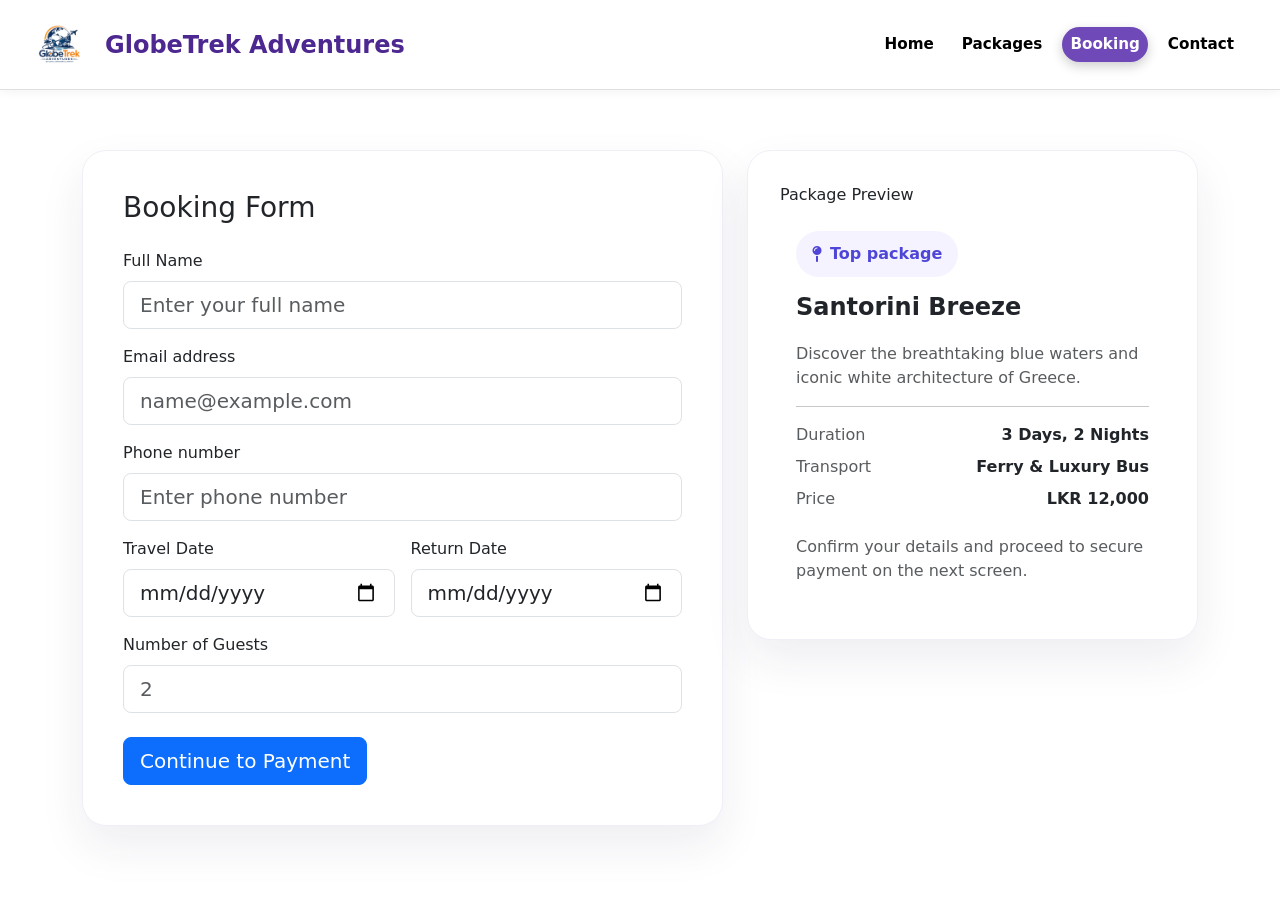
==== booking.html @ cb73ff24 "added" ====
<!DOCTYPE html>
<html lang="en">

<head>
    <meta charset="UTF-8">
    <meta name="viewport" content="width=device-width, initial-scale=1.0">
    <title>Booking | GlobeTrek</title>
    <link href="https://cdn.jsdelivr.net/npm/bootstrap@5.3.0/dist/css/bootstrap.min.css" rel="stylesheet">
    <link rel="stylesheet" href="https://cdnjs.cloudflare.com/ajax/libs/font-awesome/6.4.0/css/all.min.css">
    <link rel="stylesheet" href="css/style.css">
</head>

<body>
    <nav class="navbar navbar-expand-lg bg-white sticky-top">
        <div class="container-fluid">
            <a class="navbar-brand" href="index.html">
                <img src="images/logo.png" alt="GlobeTrek Logo" class="me-2 logo">
                GlobeTrek Adventures
            </a>
            <button class="navbar-toggler" type="button" data-bs-toggle="collapse" data-bs-target="#navbarNav">
                <span class="navbar-toggler-icon"></span>
            </button>
            <div class="collapse navbar-collapse justify-content-end" id="navbarNav">
                <ul class="navbar-nav">
                    <li class="nav-item"><a class="nav-link" href="index.html">Home</a></li>
                    <li class="nav-item"><a class="nav-link" href="packages.html">Packages</a></li>
                    <li class="nav-item"><a class="nav-link active" href="booking.html">Booking</a></li>
                    <li class="nav-item"><a class="nav-link" href="contact.html">Contact</a></li>
                </ul>
            </div>
        </div>
    </nav>

    <main class="page-layout">
        <div class="container">
            <div class="row g-4 align-items-start">
                <div class="col-xl-7">
                    <div class="form-panel">
                        <h3 class="mb-4">Booking Form</h3>
                        <form id="bookingForm">
                            <div class="mb-3">
                                <label class="form-label">Full Name</label>
                                <input id="bookingName" type="text" class="form-control form-control-lg" placeholder="Enter your full name">
                            </div>
                            <div class="mb-3">
                                <label class="form-label">Email address</label>
                                <input id="bookingEmail" type="email" class="form-control form-control-lg" placeholder="name@example.com">
                            </div>
                            <div class="mb-3">
                                <label class="form-label">Phone number</label>
                                <input id="bookingPhone" type="tel" class="form-control form-control-lg" placeholder="Enter phone number">
                            </div>
                            <div class="row g-3 mb-3">
                                <div class="col-md-6">
                                    <label class="form-label">Travel Date</label>
                                    <input id="travelDate" type="date" class="form-control form-control-lg">
                                </div>
                                <div class="col-md-6">
                                    <label class="form-label">Return Date</label>
                                    <input id="returnDate" type="date" class="form-control form-control-lg">
                                </div>
                            </div>
                            <div class="mb-4">
                                <label class="form-label">Number of Guests</label>
                                <input id="guestCount" type="number" class="form-control form-control-lg" min="1" placeholder="2">
                            </div>
                            <div id="bookingMessage" class="mb-3 text-danger"></div>
                            <button type="submit" class="btn btn-primary btn-lg">Continue to Payment</button>
                        </form>
                    </div>
                </div>
                <div class="col-xl-5">
                    <div class="summary-panel">
                        <div class="about-image mb-4">Package Preview</div>
                        <div class="px-0 px-md-3 pb-4">
                            <div class="summary-badge"><i class="fa-solid fa-map-pin"></i> Top package</div>
                            <h4 id="packageName">Santorini Breeze</h4>
                            <p id="packageDescription" class="text-muted">Experience unforgettable coastal views, premium accommodations, and local cuisine in one elegant package.</p>
                            <hr>
                            <div class="d-flex justify-content-between mb-2">
                                <span class="text-muted">Duration</span>
                                <strong id="packageDuration">3 Days</strong>
                            </div>
                            <div class="d-flex justify-content-between mb-2">
                                <span class="text-muted">Transport</span>
                                <strong id="packageTransport">Luxury Bus</strong>
                            </div>
                            <div class="d-flex justify-content-between mb-4">
                                <span class="text-muted">Price</span>
                                <strong id="packagePrice">LKR 12,000</strong>
                            </div>
                            <div class="text-muted">Confirm your details and proceed to secure payment on the next screen.</div>
                        </div>
                    </div>
                </div>
            </div>
        </div>
    </main>

    <script src="js/app.js"></script>
    <script src="https://cdn.jsdelivr.net/npm/bootstrap@5.3.0/dist/js/bootstrap.bundle.min.js"></script>
</body>

</html>
---- css/style.css ----
:root {
    --ta-black: #000000;
    --ta-border: #e0e0e0;
}

/* ================= NAVBAR ================= */
.navbar {
    padding: 12px 20px;
    min-height: 70px;
    display: flex;
    align-items: center;
    background: #fff;
    border-bottom: 1px solid var(--ta-border);
    position: sticky;
    top: 0;
    z-index: 1000;

    /* subtle professional shadow */
    box-shadow: 0 2px 10px rgba(0,0,0,0.05);
}

/* Brand */
.navbar-brand {
    fonr-family: 'Times New Roman', Tahoma, Geneva, Verdana, sans-serif;
    font-weight: 700;
    font-size: 1.5rem;
    color: #4d2891;
    display: flex;
    align-items: center;
    gap: 10px;
}

/* Logo (NO SCALE) */
.logo {
    height: 55px;
    width: auto;
}

/* ================= NAV LINKS ================= */
.navbar-nav .nav-link {
    color: var(--ta-black) !important;
    font-weight: 600;
    font-size: 0.95rem;
    margin: 0 6px;
    padding: 6px 14px;
    border-radius: 20px;
    transition: all 0.3s ease;
}

/* Active HOME (shadow + pill) */
.navbar-nav .nav-link.active {
    background-color: #7049b8;
    color: #fff !important;
    box-shadow: 0 4px 12px rgba(0,0,0,0.2);
}

/* Hover */
.navbar-nav .nav-link:hover {
    background-color: #f0f0f0;
    border-radius: 20px;
}

/* ================= HERO SPACING ================= */
.hero-title {
    font-family: 'Times New Roman', Tahoma, Geneva, Verdana, sans-serif;
    font-size: 3.5rem;
    font-weight: 750;  
    color: #7049b8;
    margin-top: 40px;
    margin-bottom: 60px;
    letter-spacing: 1px; 
}

.hero-section {
    margin-top: 40px;
}

/* ================= CATEGORY TABS (UNDERLINE STYLE) ================= */
.nav-tabs-custom {
    font-family: 'Times New Roman', Tahoma, Geneva, Verdana, sans-serif;
    font-size:2rem;
    display: flex;
    justify-content: center;
    gap: 40px;
    list-style: none;
    padding: 0;
    margin-bottom: 25px;
}

.nav-tabs-custom .nav-link {
    border: none;
    background: none;
    padding: 0 0 8px 0;
    display: flex;
    align-items: center;
    gap: 8px;
    font-size: 1.05rem;
    font-weight: 600;
    color: #000;
    cursor: pointer;
    position: relative;
}

/* underline animation */
.nav-tabs-custom .nav-link {
    position: relative;
    color: #000;
    padding: 0 0 8px 0;
}

/* hidden underline by default */
.nav-tabs-custom .nav-link::after {
    content: "";
    position: absolute;
    left: 0;
    bottom: -4px;
    width: 0%;
    height: 2px;
    background-color: #7049b8;
    transition: width 0.3s ease;
}

/* NO hover underline (removed completely) */
.nav-tabs-custom .nav-link:hover::after {
    width: 0%;
}

/* ONLY active shows underline */
.nav-tabs-custom .nav-link.active {
    color: #7049b8;
}

.nav-tabs-custom .nav-link.active::after {
    width: 100%;
}

.search-wrapper {
    max-width: 800px;
    margin: 0 auto;
    position: relative;
    display: flex;
    align-items: center;
}

.search-bar {
    width: 100%;
    padding: 15px 110px 15px 50px;
    border-radius: 50px;
    border: 1px solid #ddd;
    box-shadow: none;
    font-size: 1.05rem;
    outline: none;
    background: #fff;
}

/* search icon */
.search-icon {
    position: absolute;
    left: 20px;
    font-size: 1.1rem;
    color: #888;
}

/* 🔥 clean professional button */
.search-btn {
    position: absolute;
    right: 6px;
    top: 50%;
    transform: translateY(-50%);
    background: #c8aff1;
    color: #000;
    border: 1px solid #ddd;
    padding: 8px 18px;
    border-radius: 25px;
    font-weight: 500;
    font-size: 0.95rem;
    cursor: pointer;
    transition: all 0.2s ease;
}

/* hover = subtle only */
.search-btn:hover {
    background: #f5f5f5;
}
/* ================= HERO IMAGE ================= */
.hero-image-container {
    margin: 50px auto;
    width: 100%;
    max-width: 1100px;
    height: 420px;
    overflow: hidden;
    border-radius: 15px;
    box-shadow: 0 10px 30px rgba(0,0,0,0.1);
}

.hero-image-container img {
    width: 100%;
    height: 100%;
    object-fit: cover;
    transition: opacity 1s ease-in-out;
    display: block;
}

/* ================= SEARCH ================= */
.search-wrapper {
    max-width: 800px;
    margin: 0 auto;
    position: relative;
}

.search-bar {
    width: 100%;
    padding: 15px 25px 15px 50px;
    border-radius: 50px;
    border: 1px solid var(--ta-border);
    box-shadow: 0 4px 15px rgba(0,0,0,0.08);
    font-size: 1.1rem;
    outline: none;
}

.search-icon {
    position: absolute;
    left: 20px;
    top: 50%;
    transform: translateY(-50%);
    font-size: 1.2rem;
}

/* ================= FOOTER ICON ================= */
.scroll-icon {
    margin-top: 40px;
    font-size: 2.5rem;
    color: #333;
    padding-bottom: 40px;
}

/* --- Sticky Category Transition --- */
.category-sticky-wrapper {
    position: sticky;
    top: 70px; /* Adjust based on your navbar height */
    background: white;
    z-index: 999;
    padding: 15px 0;
    transition: all 0.4s ease;
}

/* When scrolling, JS will add this class to align left */
.category-sticky-wrapper.scrolled .nav-tabs-custom {
    justify-content: flex-start;
}

.section-title {
    font-weight: 700;
    font-size: 2rem;
    font-family: 'Times New Roman', Tahoma, Geneva, Verdana, sans-serif;
}

/* --- Package Cards --- */
.package-card {
    background: #e5e5e5; /* Light gray from wireframe */
    border-radius: 4px;
    overflow: hidden;
    transition: transform 0.3s ease;
    height: 100%;
    border: 1px solid #ddd;
     border-radius: 20px 20px 0 0;
}

.package-card:hover {
    transform: translateY(-5px);
}

.package-img-placeholder {
    width: 100%;
    height: 220px; /* important */ 
    background-size: cover;
    background-position: center;
    background-repeat: no-repeat;
    border-radius: 10px 10px 0 0;
}

.package-img-placeholder::before { transform: rotate(45deg); }
.package-img-placeholder::after { transform: rotate(-45deg); }

.package-content {
    padding: 20px;
    background: #fff;
    position: relative;
    text-align: left;
}

.package-name {
    font-weight: 700;
    color: #362557;
    font-size: 1.7rem;
    margin-bottom: 5px;
}

.package-ratings {
    color: #362557;
    font-size: 0.9rem;
}

.package-price {
    font-weight: 700;
    font-size: 1.1rem;
    color: #4d2891;
}

.favorite-icon {
    position: absolute;
    right: 20px;
    bottom: 20px;
    font-size: 1rem;
    cursor: pointer;
    border: 1px solid #ffffff; /* Adds the square border from your wireframe */
    padding: 5px;
    background: white;
}

section.container {
    margin-bottom: 100px;
}

.auth-page {
    min-height: calc(100vh - 90px);
    padding: 60px 0;
    background: #f7f5ff;
}

.auth-card {
    border-radius: 28px;
    overflow: hidden;
    box-shadow: 0 28px 80px rgba(54, 41, 113, 0.12);
    background: #fff;
}

.auth-side {
    background: linear-gradient(135deg, #5b3d99 0%, #8e6ce7 100%);
    color: #fff;
}

.auth-side h1,
.auth-side p {
    color: #fff;
}

.auth-side p {
    max-width: 320px;
    line-height: 1.7;
}

.page-form {
    padding: 40px;
}

.page-form h2 {
    margin-bottom: 1.8rem;
    font-weight: 700;
}

.page-form .form-control,
.page-form .form-select {
    border-radius: 14px;
    border: 1px solid #dde0f0;
    padding: 18px 18px;
    height: auto;
    box-shadow: none;
}

.page-form .btn {
    border-radius: 999px;
    padding: 14px 28px;
}

.page-form .form-text {
    color: #6e6f89;
}

.page-layout {
    padding: 60px 0;
}

.form-panel,
.info-panel,
.summary-panel,
.payment-panel,
.query-panel,
.about-panel {
    border-radius: 24px;
    background: #fff;
    box-shadow: 0 20px 45px rgba(41, 32, 87, 0.08);
    border: 1px solid #f0eff8;
}

.form-panel {
    padding: 40px;
}

.summary-panel,
.payment-panel,
.query-panel,
.about-panel {
    padding: 32px;
}

.summary-panel img,
.about-panel img {
    width: 100%;
    border-radius: 20px;
    object-fit: cover;
}

.summary-panel h4,
.payment-panel h4,
.about-panel h4 {
    margin-bottom: 1.25rem;
    font-weight: 700;
}

.package-card-small {
    border-radius: 20px;
    overflow: hidden;
    border: 1px solid #eef1f8;
    box-shadow: 0 18px 40px rgba(45, 36, 99, 0.08);
}

.package-card-small img {
    width: 100%;
    height: 200px;
    object-fit: cover;
}

.package-card-small .card-body {
    padding: 24px;
}

.package-card-small .card-title {
    font-size: 1.3rem;
    margin-bottom: 0.7rem;
    font-weight: 700;
}

.package-card-small .text-muted {
    color: #7f7f94;
}

.summary-badge {
    display: inline-flex;
    align-items: center;
    gap: 8px;
    padding: 0.7rem 1rem;
    border-radius: 999px;
    background: #f5f3ff;
    color: #4f46d7;
    font-weight: 600;
    margin-bottom: 1rem;
}

.payment-details {
    border-radius: 20px;
    background: #f8f7ff;
    padding: 24px;
    margin-top: 24px;
}

.payment-details h5 {
    margin-bottom: 1rem;
}

.payment-details .detail-row {
    display: flex;
    justify-content: space-between;
    margin-bottom: 0.9rem;
    color: #575767;
}

.payment-details .detail-row span:first-child {
    color: #6b6b84;
}

.about-us-section {
    padding: 80px 0;
}

.about-us-card {
    border-radius: 24px;
    overflow: hidden;
    background: #fff;
    box-shadow: 0 24px 70px rgba(52, 44, 111, 0.1);
}

.about-us-card .about-image {
    min-height: 420px;
    background: linear-gradient(135deg, #5b3d99 0%, #a887f3 100%);
    display: flex;
    align-items: center;
    justify-content: center;
    color: rgba(255,255,255,0.9);
    font-size: 1.2rem;
    font-weight: 700;
}

.about-us-card .about-content {
    padding: 42px;
}

.about-us-card h3 {
    margin-bottom: 1.5rem;
    font-weight: 700;
}

.about-us-card p {
    color: #5d5f7a;
    line-height: 1.8;
}

@media (max-width: 991px) {
    .auth-side,
    .about-us-card .about-image {
        min-height: 260px;
    }
}

.action-btns {
    position: sticky;
    top: 120px;
}

.action-box {
    display: flex;
    flex-direction: column;
    justify-content: center;
    height: 100%;
}

#dashboardMenu .list-group-item {
    font-size: 1.1rem;
    font-weight: 500;
    transition: all 0.2s ease;
    background: transparent;
    color: #444;
}

#dashboardMenu .list-group-item:hover {
    background-color: #f8f9fa;
    padding-left: 30px; /* Slight slide effect */
}

#dashboardMenu .list-group-item.active {
    background-color: #fff;
    color: #0d6efd; /* Bootstrap Blue */
    border-left: 5px solid #0d6efd !important;
    font-weight: 700;
}

#dashboardContent {
    background-color: #fff;
}
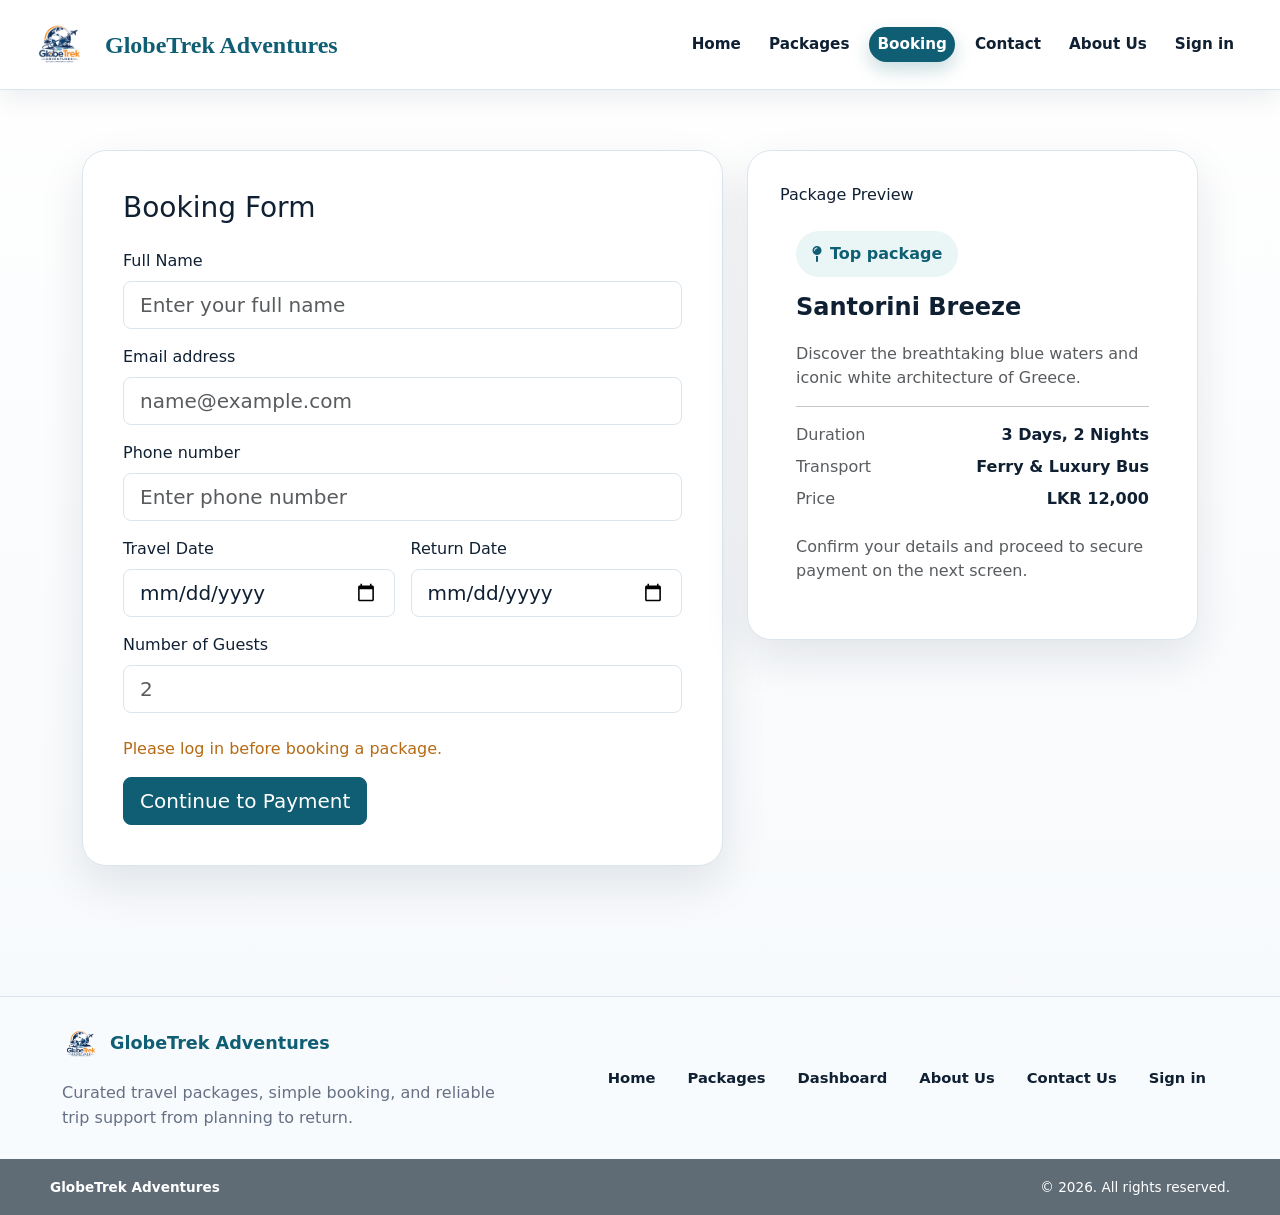
==== commit 590816e8: "added" ====
--- a/booking.html
+++ b/booking.html
@@ -2,103 +2,111 @@
 <html lang="en">
 
 <head>
-    <meta charset="UTF-8">
-    <meta name="viewport" content="width=device-width, initial-scale=1.0">
-    <title>Booking | GlobeTrek</title>
-    <link href="https://cdn.jsdelivr.net/npm/bootstrap@5.3.0/dist/css/bootstrap.min.css" rel="stylesheet">
-    <link rel="stylesheet" href="https://cdnjs.cloudflare.com/ajax/libs/font-awesome/6.4.0/css/all.min.css">
-    <link rel="stylesheet" href="css/style.css">
+  <meta charset="UTF-8">
+  <meta name="viewport" content="width=device-width, initial-scale=1.0">
+  <title>Booking | GlobeTrek</title>
+  <link href="https://cdn.jsdelivr.net/npm/bootstrap@5.3.0/dist/css/bootstrap.min.css" rel="stylesheet">
+  <link rel="stylesheet" href="https://cdnjs.cloudflare.com/ajax/libs/font-awesome/6.4.0/css/all.min.css">
+  <link rel="stylesheet" href="css/style.css">
 </head>
 
 <body>
-    <nav class="navbar navbar-expand-lg bg-white sticky-top">
-        <div class="container-fluid">
-            <a class="navbar-brand" href="index.html">
-                <img src="images/logo.png" alt="GlobeTrek Logo" class="me-2 logo">
-                GlobeTrek Adventures
-            </a>
-            <button class="navbar-toggler" type="button" data-bs-toggle="collapse" data-bs-target="#navbarNav">
-                <span class="navbar-toggler-icon"></span>
-            </button>
-            <div class="collapse navbar-collapse justify-content-end" id="navbarNav">
-                <ul class="navbar-nav">
-                    <li class="nav-item"><a class="nav-link" href="index.html">Home</a></li>
-                    <li class="nav-item"><a class="nav-link" href="packages.html">Packages</a></li>
-                    <li class="nav-item"><a class="nav-link active" href="booking.html">Booking</a></li>
-                    <li class="nav-item"><a class="nav-link" href="contact.html">Contact</a></li>
-                </ul>
+  <nav class="navbar navbar-expand-lg bg-white sticky-top">
+    <div class="container-fluid">
+      <a class="navbar-brand" href="index.html">
+        <img src="images/logo.png" alt="GlobeTrek Logo" class="me-2 logo">
+        GlobeTrek Adventures
+      </a>
+      <button class="navbar-toggler" type="button" data-bs-toggle="collapse" data-bs-target="#navbarNav">
+        <span class="navbar-toggler-icon"></span>
+      </button>
+      <div class="collapse navbar-collapse justify-content-end" id="navbarNav">
+        <ul class="navbar-nav">
+          <li class="nav-item"><a class="nav-link" href="index.html">Home</a></li>
+          <li class="nav-item"><a class="nav-link" href="packages.html">Packages</a></li>
+          <li class="nav-item"><a class="nav-link active" href="booking.html">Booking</a></li>
+          <li class="nav-item"><a class="nav-link" href="contact.html">Contact</a></li>
+          <li class="nav-item"><a class="nav-link" href="contact.html#about-us">About Us</a></li>
+          <li class="nav-item" id="authItem">
+            <a class="nav-link" href="login.html" id="authLink" data-auth-link>Sign in</a>
+          </li>
+        </ul>
+      </div>
+    </div>
+  </nav>
+
+  <main class="page-layout">
+    <div class="container">
+      <div class="row g-4 align-items-start">
+        <div class="col-xl-7">
+          <div class="form-panel">
+            <h3 class="mb-4">Booking Form</h3>
+            <form id="bookingForm">
+              <div class="mb-3">
+                <label class="form-label">Full Name</label>
+                <input id="bookingName" type="text" class="form-control form-control-lg"
+                  autocomplete="name" placeholder="Enter your full name">
+              </div>
+              <div class="mb-3">
+                <label class="form-label">Email address</label>
+                <input id="bookingEmail" type="email" class="form-control form-control-lg"
+                  autocomplete="email" placeholder="name@example.com">
+              </div>
+              <div class="mb-3">
+                <label class="form-label">Phone number</label>
+                <input id="bookingPhone" type="tel" class="form-control form-control-lg"
+                  autocomplete="tel" placeholder="Enter phone number">
+              </div>
+              <div class="row g-3 mb-3">
+                <div class="col-md-6">
+                  <label class="form-label">Travel Date</label>
+                  <input id="travelDate" type="date" class="form-control form-control-lg">
+                </div>
+                <div class="col-md-6">
+                  <label class="form-label">Return Date</label>
+                  <input id="returnDate" type="date" class="form-control form-control-lg">
+                </div>
+              </div>
+              <div class="mb-4">
+                <label class="form-label">Number of Guests</label>
+                <input id="guestCount" type="number" class="form-control form-control-lg" min="1" placeholder="2">
+              </div>
+              <div id="bookingMessage" class="mb-3 text-danger"></div>
+              <button type="submit" class="btn btn-primary btn-lg">Continue to Payment</button>
+            </form>
+          </div>
+        </div>
+        <div class="col-xl-5">
+          <div class="summary-panel">
+            <div class="about-image mb-4">Package Preview</div>
+            <div class="px-0 px-md-3 pb-4">
+              <div class="summary-badge"><i class="fa-solid fa-map-pin"></i> Top package</div>
+              <h4 id="packageName">Santorini Breeze</h4>
+              <p id="packageDescription" class="text-muted">Experience unforgettable coastal views, premium
+                accommodations, and local cuisine in one elegant package.</p>
+              <hr>
+              <div class="d-flex justify-content-between mb-2">
+                <span class="text-muted">Duration</span>
+                <strong id="packageDuration">3 Days</strong>
+              </div>
+              <div class="d-flex justify-content-between mb-2">
+                <span class="text-muted">Transport</span>
+                <strong id="packageTransport">Luxury Bus</strong>
+              </div>
+              <div class="d-flex justify-content-between mb-4">
+                <span class="text-muted">Price</span>
+                <strong id="packagePrice">LKR 12,000</strong>
+              </div>
+              <div class="text-muted">Confirm your details and proceed to secure payment on the next screen.</div>
             </div>
+          </div>
         </div>
-    </nav>
+      </div>
+    </div>
+  </main>
 
-    <main class="page-layout">
-        <div class="container">
-            <div class="row g-4 align-items-start">
-                <div class="col-xl-7">
-                    <div class="form-panel">
-                        <h3 class="mb-4">Booking Form</h3>
-                        <form id="bookingForm">
-                            <div class="mb-3">
-                                <label class="form-label">Full Name</label>
-                                <input id="bookingName" type="text" class="form-control form-control-lg" placeholder="Enter your full name">
-                            </div>
-                            <div class="mb-3">
-                                <label class="form-label">Email address</label>
-                                <input id="bookingEmail" type="email" class="form-control form-control-lg" placeholder="name@example.com">
-                            </div>
-                            <div class="mb-3">
-                                <label class="form-label">Phone number</label>
-                                <input id="bookingPhone" type="tel" class="form-control form-control-lg" placeholder="Enter phone number">
-                            </div>
-                            <div class="row g-3 mb-3">
-                                <div class="col-md-6">
-                                    <label class="form-label">Travel Date</label>
-                                    <input id="travelDate" type="date" class="form-control form-control-lg">
-                                </div>
-                                <div class="col-md-6">
-                                    <label class="form-label">Return Date</label>
-                                    <input id="returnDate" type="date" class="form-control form-control-lg">
-                                </div>
-                            </div>
-                            <div class="mb-4">
-                                <label class="form-label">Number of Guests</label>
-                                <input id="guestCount" type="number" class="form-control form-control-lg" min="1" placeholder="2">
-                            </div>
-                            <div id="bookingMessage" class="mb-3 text-danger"></div>
-                            <button type="submit" class="btn btn-primary btn-lg">Continue to Payment</button>
-                        </form>
-                    </div>
-                </div>
-                <div class="col-xl-5">
-                    <div class="summary-panel">
-                        <div class="about-image mb-4">Package Preview</div>
-                        <div class="px-0 px-md-3 pb-4">
-                            <div class="summary-badge"><i class="fa-solid fa-map-pin"></i> Top package</div>
-                            <h4 id="packageName">Santorini Breeze</h4>
-                            <p id="packageDescription" class="text-muted">Experience unforgettable coastal views, premium accommodations, and local cuisine in one elegant package.</p>
-                            <hr>
-                            <div class="d-flex justify-content-between mb-2">
-                                <span class="text-muted">Duration</span>
-                                <strong id="packageDuration">3 Days</strong>
-                            </div>
-                            <div class="d-flex justify-content-between mb-2">
-                                <span class="text-muted">Transport</span>
-                                <strong id="packageTransport">Luxury Bus</strong>
-                            </div>
-                            <div class="d-flex justify-content-between mb-4">
-                                <span class="text-muted">Price</span>
-                                <strong id="packagePrice">LKR 12,000</strong>
-                            </div>
-                            <div class="text-muted">Confirm your details and proceed to secure payment on the next screen.</div>
-                        </div>
-                    </div>
-                </div>
-            </div>
-        </div>
-    </main>
-
-    <script src="js/app.js"></script>
-    <script src="https://cdn.jsdelivr.net/npm/bootstrap@5.3.0/dist/js/bootstrap.bundle.min.js"></script>
+  <script src="js/app.js"></script>
+  <script src="https://cdn.jsdelivr.net/npm/bootstrap@5.3.0/dist/js/bootstrap.bundle.min.js"></script>
 </body>
 
-</html>+</html>
--- a/css/style.css
+++ b/css/style.css
@@ -21,7 +21,7 @@
 
 /* Brand */
 .navbar-brand {
-    fonr-family: 'Times New Roman', Tahoma, Geneva, Verdana, sans-serif;
+    font-family: 'Times New Roman', Tahoma, Geneva, Verdana, sans-serif;
     font-weight: 700;
     font-size: 1.5rem;
     color: #4d2891;
@@ -490,15 +490,14 @@
     box-shadow: 0 24px 70px rgba(52, 44, 111, 0.1);
 }
 
-.about-us-card .about-image {
-    min-height: 420px;
-    background: linear-gradient(135deg, #5b3d99 0%, #a887f3 100%);
-    display: flex;
-    align-items: center;
-    justify-content: center;
-    color: rgba(255,255,255,0.9);
-    font-size: 1.2rem;
-    font-weight: 700;
+.about-panel h4 {
+    margin-bottom: 1.25rem;
+    font-weight: 700;
+    font-size: 1.4rem;
+    color: #1f1f1f;
+    position: relative;
+    display: inline-block;
+    padding-bottom: 6px;
 }
 
 .about-us-card .about-content {
@@ -556,4 +555,316 @@
 
 #dashboardContent {
     background-color: #fff;
-}+}
+
+/* ================= PROFESSIONAL THEME REFRESH ================= */
+:root {
+    --gt-ink: #102033;
+    --gt-muted: #667085;
+    --gt-ocean: #0f5e73;
+    --gt-teal: #18a999;
+    --gt-sunrise: #f4a261;
+    --gt-cloud: #f5f8fb;
+    --gt-surface: #ffffff;
+    --gt-border: #dbe5ee;
+    --gt-shadow: 0 18px 45px rgba(16, 32, 51, 0.1);
+}
+
+body {
+    background: linear-gradient(180deg, #ffffff 0%, var(--gt-cloud) 100%);
+    color: var(--gt-ink);
+}
+
+a {
+    color: var(--gt-ocean);
+}
+
+a:hover {
+    color: var(--gt-teal);
+}
+
+.navbar {
+    background: rgba(255, 255, 255, 0.96) !important;
+    border-bottom: 1px solid var(--gt-border);
+    box-shadow: 0 8px 24px rgba(16, 32, 51, 0.08);
+    backdrop-filter: blur(10px);
+}
+
+.navbar-brand {
+    color: var(--gt-ocean) !important;
+}
+
+.navbar-nav .nav-link {
+    color: var(--gt-ink) !important;
+    border-radius: 999px;
+}
+
+.navbar-nav .nav-link.active,
+.navbar-nav .nav-link[data-auth-link]:hover {
+    background: var(--gt-ocean);
+    color: #fff !important;
+    box-shadow: 0 8px 18px rgba(15, 94, 115, 0.22);
+}
+
+.navbar-nav .nav-link:hover {
+    background: #e9f6f5;
+    color: var(--gt-ocean) !important;
+}
+
+.hero-title,
+.section-title,
+.page-form h2,
+.form-panel h3,
+.payment-panel h3,
+.query-panel h3,
+.about-us-card h3 {
+    color: var(--gt-ink);
+}
+
+.hero-title {
+    letter-spacing: 0;
+}
+
+.nav-tabs-custom .nav-link {
+    color: var(--gt-muted);
+}
+
+.nav-tabs-custom .nav-link.active {
+    color: var(--gt-ocean);
+}
+
+.nav-tabs-custom .nav-link::after {
+    background-color: var(--gt-teal);
+}
+
+.search-bar,
+.form-control,
+.form-select {
+    border-color: var(--gt-border) !important;
+    color: var(--gt-ink);
+}
+
+.search-bar:focus,
+.form-control:focus,
+.form-select:focus {
+    border-color: var(--gt-teal) !important;
+    box-shadow: 0 0 0 0.2rem rgba(24, 169, 153, 0.16) !important;
+}
+
+.search-btn,
+.btn-primary {
+    background: var(--gt-ocean) !important;
+    border-color: var(--gt-ocean) !important;
+    color: #fff !important;
+}
+
+.search-btn:hover,
+.btn-primary:hover {
+    background: #0b4f61 !important;
+    border-color: #0b4f61 !important;
+}
+
+.btn-dark {
+    background: var(--gt-ink) !important;
+    border-color: var(--gt-ink) !important;
+}
+
+.btn-outline-dark {
+    color: var(--gt-ocean) !important;
+    border-color: var(--gt-ocean) !important;
+}
+
+.btn-outline-dark:hover {
+    background: var(--gt-ocean) !important;
+    border-color: var(--gt-ocean) !important;
+    color: #fff !important;
+}
+
+.auth-page {
+    background:
+        radial-gradient(circle at top left, rgba(24, 169, 153, 0.14), transparent 32%),
+        linear-gradient(180deg, #ffffff 0%, #eef6f8 100%);
+}
+
+.auth-side {
+    background: linear-gradient(135deg, #0f5e73 0%, #18a999 100%);
+}
+
+.auth-card,
+.form-panel,
+.summary-panel,
+.payment-panel,
+.query-panel,
+.about-panel,
+.about-us-card,
+.package-card,
+.package-header,
+.details-box,
+.price-card,
+.info-card,
+#dashboardContent,
+.card {
+    border-color: var(--gt-border) !important;
+    box-shadow: var(--gt-shadow) !important;
+}
+
+.package-card {
+    border-radius: 12px !important;
+    background: var(--gt-surface) !important;
+}
+
+.package-card:hover {
+    transform: translateY(-6px);
+    box-shadow: 0 22px 55px rgba(16, 32, 51, 0.15) !important;
+}
+
+.summary-badge,
+.badge-pill {
+    background: #e9f6f5 !important;
+    color: var(--gt-ocean) !important;
+    border-color: rgba(24, 169, 153, 0.24) !important;
+}
+
+.payment-details {
+    background: #eef6f8;
+    border: 1px solid var(--gt-border);
+}
+
+.text-success,
+.fw-bold.text-success {
+    color: #147d64 !important;
+}
+
+.text-warning {
+    color: #b66a13 !important;
+}
+
+.text-danger {
+    color: #b42318 !important;
+}
+
+#dashboardMenu .list-group-item.active {
+    background-color: #e9f6f5;
+    color: var(--gt-ocean);
+    border-left-color: var(--gt-teal) !important;
+}
+
+.table thead th {
+    color: var(--gt-muted);
+    font-size: 0.85rem;
+    text-transform: uppercase;
+}
+
+.site-footer {
+    margin-top: 70px;
+    background: #f8fbfd;
+    border-top: 1px solid var(--gt-border);
+    color: var(--gt-ink);
+}
+
+.site-footer .container {
+    max-width: 1180px;
+}
+
+.site-footer-main {
+    display: flex;
+    align-items: center;
+    justify-content: space-between;
+    gap: 32px;
+    padding: 28px 0;
+}
+
+.site-footer-brand {
+    display: inline-flex;
+    align-items: center;
+    gap: 10px;
+    color: var(--gt-ocean);
+    font-size: 1.1rem;
+    font-weight: 800;
+    text-decoration: none;
+}
+
+.site-footer-brand img {
+    width: 38px;
+    height: 38px;
+    object-fit: contain;
+}
+
+.site-footer p {
+    max-width: 460px;
+    margin: 10px 0 0;
+    color: var(--gt-muted);
+    line-height: 1.6;
+}
+
+.site-footer-links {
+    display: flex;
+    align-items: center;
+    justify-content: flex-end;
+    flex-wrap: wrap;
+    gap: 8px;
+}
+
+.site-footer-links a {
+    color: var(--gt-ink);
+    border-radius: 999px;
+    font-size: 0.92rem;
+    font-weight: 700;
+    padding: 8px 12px;
+    text-decoration: none;
+    transition: all 0.2s ease;
+}
+
+.site-footer-links a:hover {
+    background: #e9f6f5;
+    color: var(--gt-ocean);
+}
+
+.site-footer-bottom {
+    display: flex;
+    align-items: center;
+    justify-content: space-between;
+    gap: 16px;
+    margin: 0 calc(50% - 50vw);
+    padding: 18px max(24px, calc(50vw - 590px));
+    background: #5f6b75;
+    color: #fff;
+    font-size: 0.85rem;
+}
+
+.site-footer-bottom span:first-child {
+    font-weight: 800;
+}
+
+@media (max-width: 576px) {
+    .hero-title {
+        font-size: 2.4rem;
+        margin-bottom: 36px;
+    }
+
+    .search-wrapper {
+        align-items: stretch;
+        flex-direction: column;
+        gap: 12px;
+    }
+
+    .search-bar {
+        padding-right: 24px;
+    }
+
+    .search-btn {
+        position: static;
+        transform: none;
+        width: 100%;
+    }
+
+    .site-footer-main,
+    .site-footer-bottom {
+        align-items: flex-start;
+        flex-direction: column;
+    }
+
+    .site-footer-links {
+        justify-content: flex-start;
+    }
+}
